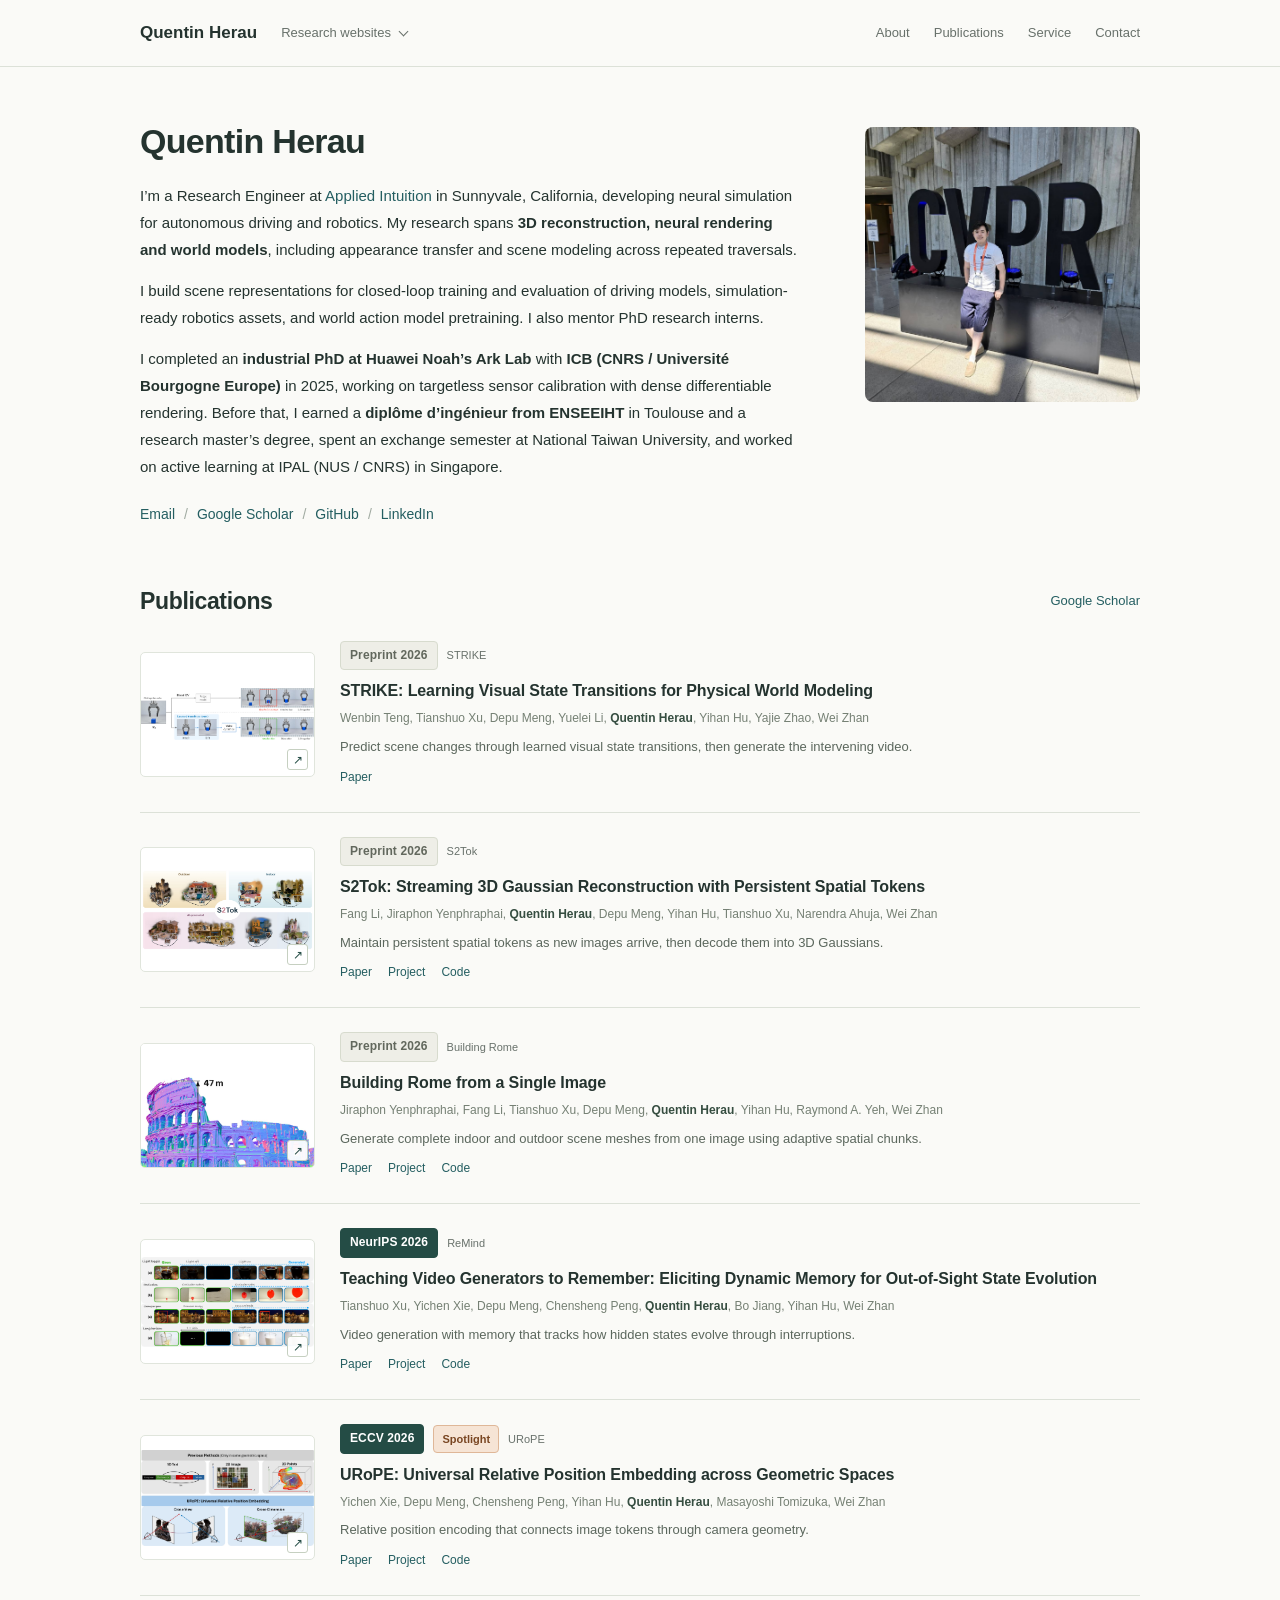
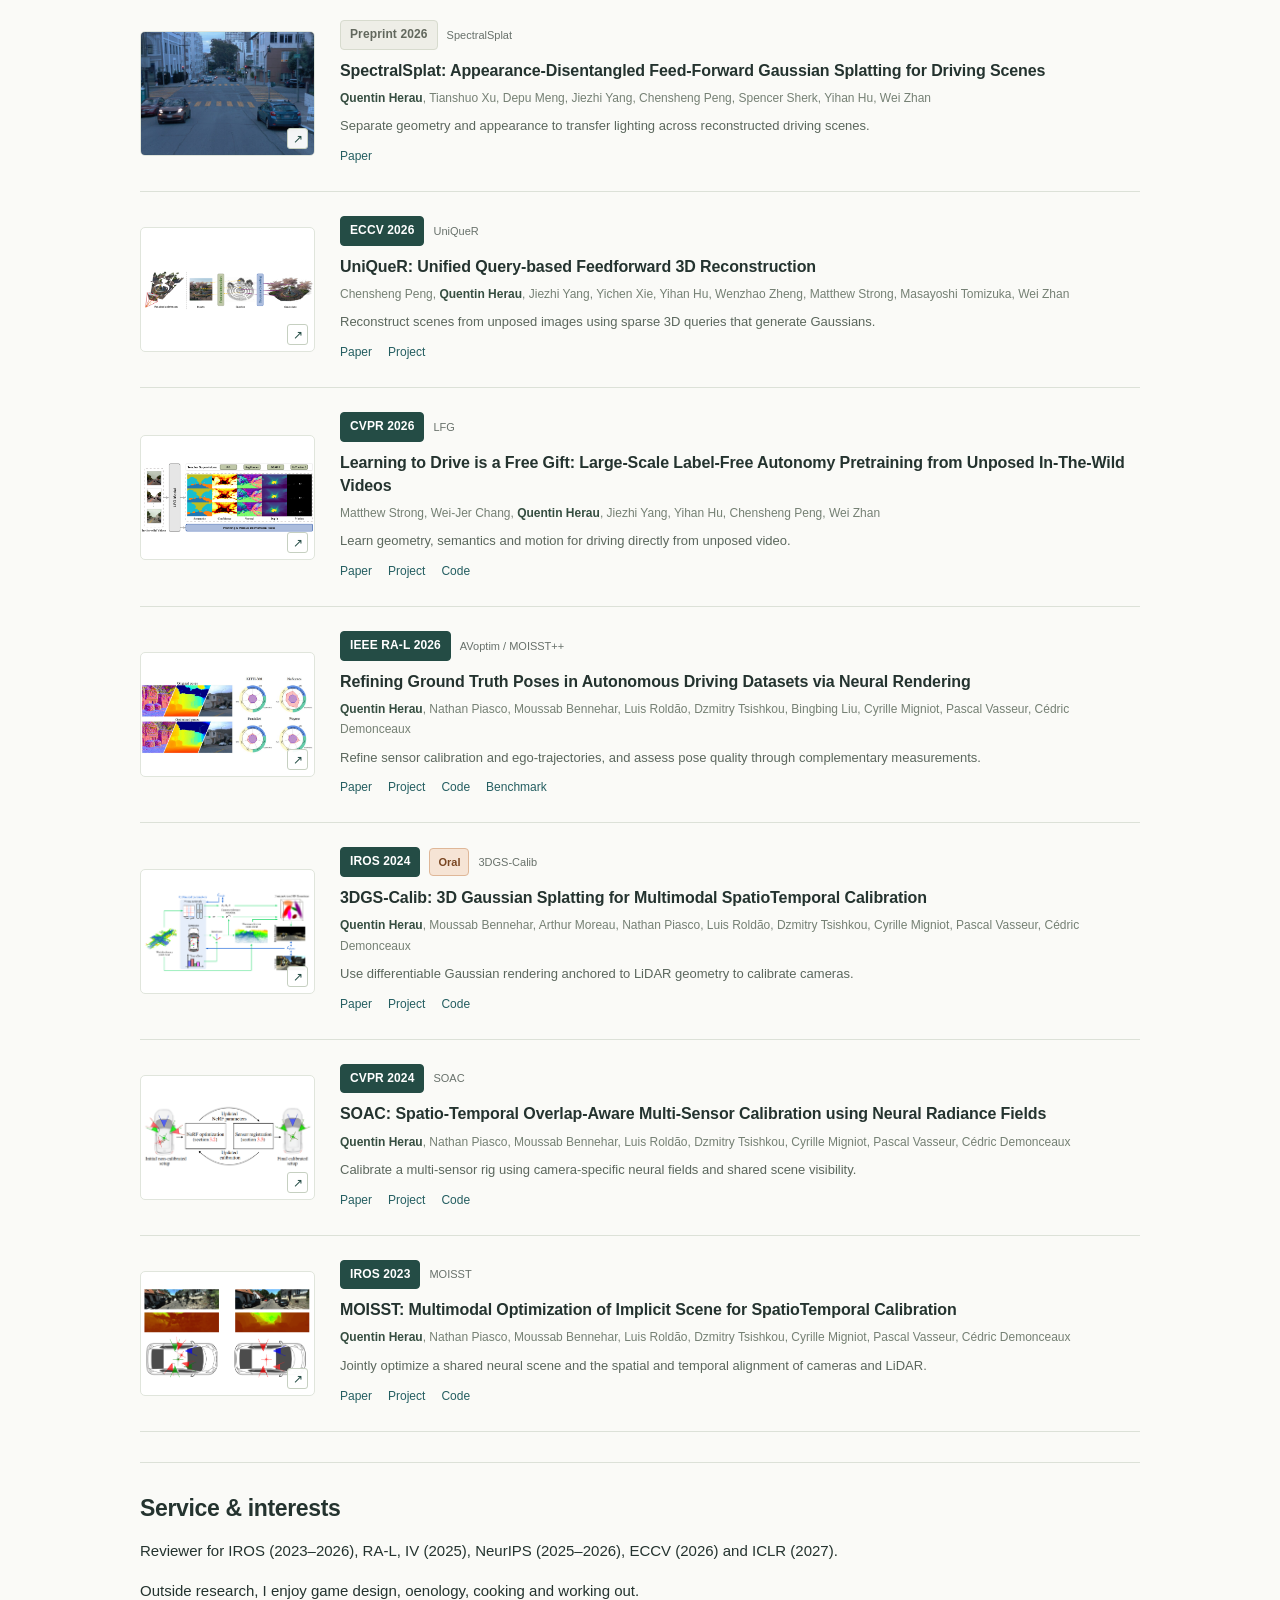
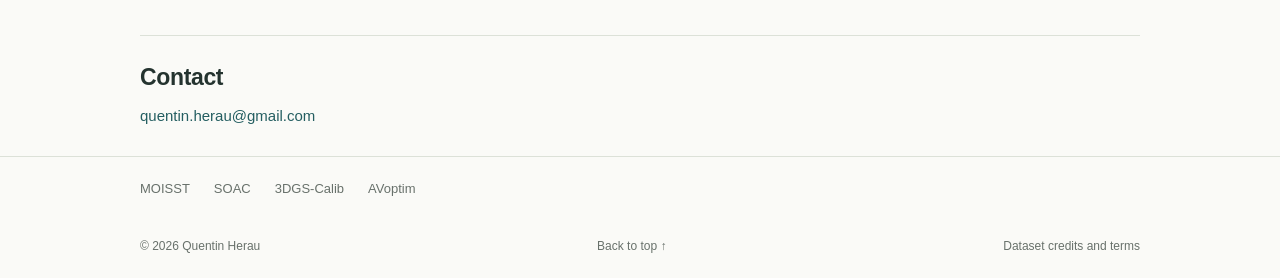
==== index.html @ dfaf9f63 "Publish personal research website and connect project pages" ====
<!doctype html>
<html lang="en"><head><meta charset="utf-8"><meta name="viewport" content="width=device-width,initial-scale=1">
<title>Quentin Herau — Research</title><meta name="description" content="Quentin Herau, Research Engineer at Applied Intuition. Research in 3D reconstruction, neural rendering, world models and sensor calibration.">
<meta name="theme-color" content="#fafaf7"><meta property="og:title" content="Quentin Herau — Research"><meta property="og:description" content="3D reconstruction, neural rendering, world models and multi-sensor calibration."><meta property="og:type" content="website"><link rel="canonical" href="https://qherau.github.io/"><meta property="og:url" content="https://qherau.github.io/"><meta property="og:image" content="https://qherau.github.io/assets/quentin-herau-cvpr.jpg">
<link rel="icon" href="data:,"><link rel="stylesheet" href="assets/personal.css?v=878e41f2a589"><script src="assets/personal.js?v=13d320687bf7" defer></script></head>
<body><a class="skip-link" href="#main">Skip to content</a>
<header class="site-header"><nav class="wrap nav" aria-label="Main navigation"><div class="nav-start"><a class="brand" href="#top">Quentin Herau</a><details class="site-switcher" data-site-switcher><summary>Research websites</summary><nav class="site-options" aria-label="Research websites"><a href="https://qherau.github.io/" data-preview-path="../Personal/" aria-current="page">Personal page</a><a href="https://qherau.github.io/MOISST/" data-preview-path="../MOISST/">MOISST</a><a href="https://qherau.github.io/SOAC/" data-preview-path="../SOAC/">SOAC</a><a href="https://qherau.github.io/3DGS-Calib/" data-preview-path="../3DGS-Calib/">3DGS-Calib</a><a href="https://qherau.github.io/AVoptim/" data-preview-path="../AVoptim/">AVoptim</a></nav></details></div><button class="menu-button" type="button" data-menu aria-controls="nav-links" aria-expanded="false">Menu</button><div class="nav-links" id="nav-links"><a href="#top">About</a><a href="#publications">Publications</a><a href="#background">Service</a><a href="mailto:quentin.herau@gmail.com">Contact</a></div></nav></header>
<main id="main"><section class="intro wrap" id="top" aria-labelledby="name"><div class="intro-copy">
<h1 id="name">Quentin Herau</h1>
<p>I’m a Research Engineer at <a href="https://www.appliedintuition.com/">Applied Intuition</a> in Sunnyvale, California, developing neural simulation for autonomous driving and robotics. My research spans <strong>3D reconstruction, neural rendering and world models</strong>, including appearance transfer and scene modeling across repeated traversals.</p>
<p>I build scene representations for closed-loop training and evaluation of driving models, simulation-ready robotics assets, and world action model pretraining. I also mentor PhD research interns.</p>
<p>I completed an <strong>industrial PhD at Huawei Noah’s Ark Lab</strong> with <strong>ICB (CNRS / Université Bourgogne Europe)</strong> in 2025, working on targetless sensor calibration with dense differentiable rendering. Before that, I earned a <strong>diplôme d’ingénieur from ENSEEIHT</strong> in Toulouse and a research master’s degree, spent an exchange semester at National Taiwan University, and worked on active learning at IPAL (NUS / CNRS) in Singapore.</p>
<div class="profile-links"><a href="mailto:quentin.herau@gmail.com">Email</a><span aria-hidden="true">/</span><a class="" href="https://scholar.google.com/citations?user=dxHTZAkAAAAJ&amp;hl=en">Google Scholar</a><span aria-hidden="true">/</span><a class="" href="https://github.com/qherau">GitHub</a><span aria-hidden="true">/</span><a class="" href="https://www.linkedin.com/in/quentin-herau-phd-38378b140">LinkedIn</a></div></div>
<figure class="portrait-frame"><img id="profile-photo" src="assets/quentin-herau-cvpr.jpg" width="1280" height="1226" alt="Quentin Herau standing beside the CVPR sign." fetchpriority="high"></figure></section>
<section class="publications-section wrap" id="publications" aria-labelledby="publications-title"><div class="section-heading"><h2 id="publications-title">Publications</h2><a class="text-link" href="https://scholar.google.com/citations?user=dxHTZAkAAAAJ&amp;hl=en">Google Scholar</a></div>
<div class="papers"><article class="paper" data-topic="worlds" id="paper-strike">
    <a class="paper-image zoom-image" href="assets/strike-teaser.png" data-caption="Published STRIKE comparison: a robotic gripper attaches to a cube before lifting it, using learned visual transitions." aria-label="Enlarge STRIKE figure"><img src="assets/strike-teaser.png" width="2028" height="600" alt="Published STRIKE comparison: a robotic gripper attaches to a cube before lifting it, using learned visual transitions." loading="lazy"><span class="image-corner" aria-hidden="true">↗</span></a>
    <div class="paper-content"><div class="paper-meta"><span class="venue-badge venue-preprint">Preprint 2026</span><span class="paper-name">STRIKE</span></div>
    <h3><a class="" href="https://arxiv.org/abs/2610.09514">STRIKE: Learning Visual State Transitions for Physical World Modeling</a></h3><p class="authors">Wenbin Teng, Tianshuo Xu, Depu Meng, Yuelei Li, <strong>Quentin Herau</strong>, Yihan Hu, Yajie Zhao, Wei Zhan</p><p class="paper-description">Predict scene changes through learned visual state transitions, then generate the intervening video.</p><div class="paper-links"><a class="" href="https://arxiv.org/abs/2610.09514">Paper</a></div></div></article><article class="paper" data-topic="reconstruction" id="paper-s2tok">
    <a class="paper-image zoom-image" href="assets/s2tok-teaser.jpg" data-caption="Published S2Tok reconstructions of outdoor, indoor and AI-generated scenes from sequential images." aria-label="Enlarge S2Tok figure"><img src="assets/s2tok-teaser.jpg" width="4800" height="2266" alt="Published S2Tok reconstructions of outdoor, indoor and AI-generated scenes from sequential images." loading="lazy"><span class="image-corner" aria-hidden="true">↗</span></a>
    <div class="paper-content"><div class="paper-meta"><span class="venue-badge venue-preprint">Preprint 2026</span><span class="paper-name">S2Tok</span></div>
    <h3><a class="" href="https://arxiv.org/abs/2610.08978">S2Tok: Streaming 3D Gaussian Reconstruction with Persistent Spatial Tokens</a></h3><p class="authors">Fang Li, Jiraphon Yenphraphai, <strong>Quentin Herau</strong>, Depu Meng, Yihan Hu, Tianshuo Xu, Narendra Ahuja, Wei Zhan</p><p class="paper-description">Maintain persistent spatial tokens as new images arrive, then decode them into 3D Gaussians.</p><div class="paper-links"><a class="" href="https://arxiv.org/abs/2610.08978">Paper</a><a class="" href="https://s2tok.github.io/">Project</a><a class="" href="https://github.com/Applied-Intuition-Open-Source/S2Tok">Code</a></div></div></article><article class="paper" data-topic="reconstruction" id="paper-building-rome">
    <a class="paper-image zoom-image" href="assets/building-rome-teaser.jpg" data-caption="Published Building Rome reconstruction of the Colosseum, shown with surface normals and a 47 metre height annotation." aria-label="Enlarge Building Rome figure"><img src="assets/building-rome-teaser.jpg" width="1024" height="1024" alt="Published Building Rome reconstruction of the Colosseum, shown with surface normals and a 47 metre height annotation." loading="lazy"><span class="image-corner" aria-hidden="true">↗</span></a>
    <div class="paper-content"><div class="paper-meta"><span class="venue-badge venue-preprint">Preprint 2026</span><span class="paper-name">Building Rome</span></div>
    <h3><a class="" href="https://arxiv.org/abs/2610.08790">Building Rome from a Single Image</a></h3><p class="authors">Jiraphon Yenphraphai, Fang Li, Tianshuo Xu, Depu Meng, <strong>Quentin Herau</strong>, Yihan Hu, Raymond A. Yeh, Wei Zhan</p><p class="paper-description">Generate complete indoor and outdoor scene meshes from one image using adaptive spatial chunks.</p><div class="paper-links"><a class="" href="https://arxiv.org/abs/2610.08790">Paper</a><a class="" href="https://build-rome.github.io/">Project</a><a class="" href="https://github.com/Applied-Intuition-Open-Source/BuildRome">Code</a></div></div></article><article class="paper" data-topic="worlds" id="paper-remind">
    <a class="paper-image zoom-image" href="assets/remind-teaser.png" data-caption="Published ReMind overview of evolving scene states and memory across interrupted observations." aria-label="Enlarge ReMind figure"><img src="assets/remind-teaser.png" width="2047" height="1063" alt="Published ReMind overview of evolving scene states and memory across interrupted observations." loading="lazy"><span class="image-corner" aria-hidden="true">↗</span></a>
    <div class="paper-content"><div class="paper-meta"><span class="venue-badge venue-published">NeurIPS 2026</span><span class="paper-name">ReMind</span></div>
    <h3><a class="" href="https://arxiv.org/abs/2605.25333">Teaching Video Generators to Remember: Eliciting Dynamic Memory for Out-of-Sight State Evolution</a></h3><p class="authors">Tianshuo Xu, Yichen Xie, Depu Meng, Chensheng Peng, <strong>Quentin Herau</strong>, Bo Jiang, Yihan Hu, Wei Zhan</p><p class="paper-description">Video generation with memory that tracks how hidden states evolve through interruptions.</p><div class="paper-links"><a class="" href="https://arxiv.org/abs/2605.25333">Paper</a><a class="" href="https://remind-applied.github.io/">Project</a><a class="" href="https://github.com/Applied-Intuition-Open-Source/ReMind">Code</a></div></div></article><article class="paper" data-topic="reconstruction" id="paper-urope">
    <a class="paper-image zoom-image" href="assets/urope-teaser.jpg" data-caption="Published URoPE concept figure connecting positions across views and geometric spaces." aria-label="Enlarge URoPE figure"><img src="assets/urope-teaser.jpg" width="3713" height="2067" alt="Published URoPE concept figure connecting positions across views and geometric spaces." loading="lazy"><span class="image-corner" aria-hidden="true">↗</span></a>
    <div class="paper-content"><div class="paper-meta"><span class="venue-badge venue-published">ECCV 2026</span><span class="venue-distinction">Spotlight</span><span class="paper-name">URoPE</span></div>
    <h3><a class="" href="https://arxiv.org/abs/2604.18747">URoPE: Universal Relative Position Embedding across Geometric Spaces</a></h3><p class="authors">Yichen Xie, Depu Meng, Chensheng Peng, Yihan Hu, <strong>Quentin Herau</strong>, Masayoshi Tomizuka, Wei Zhan</p><p class="paper-description">Relative position encoding that connects image tokens through camera geometry.</p><div class="paper-links"><a class="" href="https://arxiv.org/abs/2604.18747">Paper</a><a class="" href="https://urope-pe.github.io/">Project</a><a class="" href="https://github.com/Applied-Intuition-Open-Source/URoPE">Code</a></div></div></article><article class="paper" data-topic="reconstruction" id="paper-spectralsplat">
    <a class="paper-image zoom-image" href="assets/spectral-original.jpg" data-caption="Published SpectralSplat reconstruction of a street scene." aria-label="Enlarge SpectralSplat figure"><img src="assets/spectral-original.jpg" width="518" height="350" alt="Published SpectralSplat reconstruction of a street scene." loading="lazy"><span class="image-corner" aria-hidden="true">↗</span></a>
    <div class="paper-content"><div class="paper-meta"><span class="venue-badge venue-preprint">Preprint 2026</span><span class="paper-name">SpectralSplat</span></div>
    <h3><a class="" href="https://arxiv.org/abs/2604.03462">SpectralSplat: Appearance-Disentangled Feed-Forward Gaussian Splatting for Driving Scenes</a></h3><p class="authors"><strong>Quentin Herau</strong>, Tianshuo Xu, Depu Meng, Jiezhi Yang, Chensheng Peng, Spencer Sherk, Yihan Hu, Wei Zhan</p><p class="paper-description">Separate geometry and appearance to transfer lighting across reconstructed driving scenes.</p><div class="paper-links"><a class="" href="https://arxiv.org/abs/2604.03462">Paper</a></div></div></article><article class="paper" data-topic="reconstruction" id="paper-uniquer">
    <a class="paper-image zoom-image" href="assets/uniquer-teaser.png" data-caption="Published comparison of pixel-aligned and query-based 3D scene representations." aria-label="Enlarge UniQueR figure"><img src="assets/uniquer-teaser.png" width="4374" height="1048" alt="Published comparison of pixel-aligned and query-based 3D scene representations." loading="lazy"><span class="image-corner" aria-hidden="true">↗</span></a>
    <div class="paper-content"><div class="paper-meta"><span class="venue-badge venue-published">ECCV 2026</span><span class="paper-name">UniQueR</span></div>
    <h3><a class="" href="https://arxiv.org/abs/2603.22851">UniQueR: Unified Query-based Feedforward 3D Reconstruction</a></h3><p class="authors">Chensheng Peng, <strong>Quentin Herau</strong>, Jiezhi Yang, Yichen Xie, Yihan Hu, Wenzhao Zheng, Matthew Strong, Masayoshi Tomizuka, Wei Zhan</p><p class="paper-description">Reconstruct scenes from unposed images using sparse 3D queries that generate Gaussians.</p><div class="paper-links"><a class="" href="https://arxiv.org/abs/2603.22851">Paper</a><a class="" href="https://uniquer3d.github.io/">Project</a></div></div></article><article class="paper" data-topic="worlds" id="paper-lfg">
    <a class="paper-image zoom-image" href="assets/lfg-teaser.png" data-caption="Published LFG teaser showing observed and predicted scene geometry, semantics and motion." aria-label="Enlarge LFG figure"><img src="assets/lfg-teaser.png" width="2633" height="1108" alt="Published LFG teaser showing observed and predicted scene geometry, semantics and motion." loading="lazy"><span class="image-corner" aria-hidden="true">↗</span></a>
    <div class="paper-content"><div class="paper-meta"><span class="venue-badge venue-published">CVPR 2026</span><span class="paper-name">LFG</span></div>
    <h3><a class="" href="https://openaccess.thecvf.com/content/CVPR2026/html/Strong_Learning_to_Drive_is_a_Free_Gift_Large-Scale_Label-Free_Autonomy_CVPR_2026_paper.html">Learning to Drive is a Free Gift: Large-Scale Label-Free Autonomy Pretraining from Unposed In-The-Wild Videos</a></h3><p class="authors">Matthew Strong, Wei-Jer Chang, <strong>Quentin Herau</strong>, Jiezhi Yang, Yihan Hu, Chensheng Peng, Wei Zhan</p><p class="paper-description">Learn geometry, semantics and motion for driving directly from unposed video.</p><div class="paper-links"><a class="" href="https://openaccess.thecvf.com/content/CVPR2026/html/Strong_Learning_to_Drive_is_a_Free_Gift_Large-Scale_Label-Free_Autonomy_CVPR_2026_paper.html">Paper</a><a class="" href="https://lfg-ai.github.io/">Project</a><a class="" href="https://github.com/Applied-Intuition-Open-Source/LFG">Code</a></div></div></article><article class="paper" data-topic="calibration" id="paper-avoptim">
    <a class="paper-image zoom-image" href="assets/avoptim-teaser.JPG" data-caption="Published AVoptim pose refinement comparisons and evaluation plots." aria-label="Enlarge AVoptim figure"><img src="assets/avoptim-teaser.JPG" width="1217" height="577" alt="Published AVoptim pose refinement comparisons and evaluation plots." loading="lazy"><span class="image-corner" aria-hidden="true">↗</span></a>
    <div class="paper-content"><div class="paper-meta"><span class="venue-badge venue-published">IEEE RA-L 2026</span><span class="paper-name">AVoptim / MOISST++</span></div>
    <h3><a class="" href="https://arxiv.org/abs/2504.15776">Refining Ground Truth Poses in Autonomous Driving Datasets via Neural Rendering</a></h3><p class="authors"><strong>Quentin Herau</strong>, Nathan Piasco, Moussab Bennehar, Luis Roldão, Dzmitry Tsishkou, Bingbing Liu, Cyrille Migniot, Pascal Vasseur, Cédric Demonceaux</p><p class="paper-description">Refine sensor calibration and ego-trajectories, and assess pose quality through complementary measurements.</p><div class="paper-links"><a class="" href="https://arxiv.org/abs/2504.15776">Paper</a><a class="" href="https://qherau.github.io/AVoptim/" data-preview-path="../AVoptim/">Project</a><a class="" href="https://github.com/qherau/neural-calibration">Code</a><a class="" href="https://github.com/qherau/avoptim-benchmark">Benchmark</a></div></div></article><article class="paper" data-topic="calibration" id="paper-3dgs-calib">
    <a class="paper-image zoom-image" href="assets/gs-method.png" data-caption="Published 3DGS-Calib architecture from LiDAR geometry to camera calibration." aria-label="Enlarge 3DGS-Calib figure"><img src="assets/gs-method.png" width="1425" height="684" alt="Published 3DGS-Calib architecture from LiDAR geometry to camera calibration." loading="lazy"><span class="image-corner" aria-hidden="true">↗</span></a>
    <div class="paper-content"><div class="paper-meta"><span class="venue-badge venue-published">IROS 2024</span><span class="venue-distinction">Oral</span><span class="paper-name">3DGS-Calib</span></div>
    <h3><a class="" href="https://arxiv.org/abs/2403.11577">3DGS-Calib: 3D Gaussian Splatting for Multimodal SpatioTemporal Calibration</a></h3><p class="authors"><strong>Quentin Herau</strong>, Moussab Bennehar, Arthur Moreau, Nathan Piasco, Luis Roldão, Dzmitry Tsishkou, Cyrille Migniot, Pascal Vasseur, Cédric Demonceaux</p><p class="paper-description">Use differentiable Gaussian rendering anchored to LiDAR geometry to calibrate cameras.</p><div class="paper-links"><a class="" href="https://arxiv.org/abs/2403.11577">Paper</a><a class="" href="https://qherau.github.io/3DGS-Calib/" data-preview-path="../3DGS-Calib/">Project</a><a class="" href="https://github.com/qherau/neural-calibration">Code</a></div></div></article><article class="paper" data-topic="calibration" id="paper-soac">
    <a class="paper-image zoom-image" href="assets/soac-teaser.png" data-caption="Published SOAC overview of neural scene fitting and sensor calibration." aria-label="Enlarge SOAC figure"><img src="assets/soac-teaser.png" width="727" height="277" alt="Published SOAC overview of neural scene fitting and sensor calibration." loading="lazy"><span class="image-corner" aria-hidden="true">↗</span></a>
    <div class="paper-content"><div class="paper-meta"><span class="venue-badge venue-published">CVPR 2024</span><span class="paper-name">SOAC</span></div>
    <h3><a class="" href="https://openaccess.thecvf.com/content/CVPR2024/html/Herau_SOAC_Spatio-Temporal_Overlap-Aware_Multi-Sensor_Calibration_using_Neural_Radiance_Fields_CVPR_2024_paper.html">SOAC: Spatio-Temporal Overlap-Aware Multi-Sensor Calibration using Neural Radiance Fields</a></h3><p class="authors"><strong>Quentin Herau</strong>, Nathan Piasco, Moussab Bennehar, Luis Roldão, Dzmitry Tsishkou, Cyrille Migniot, Pascal Vasseur, Cédric Demonceaux</p><p class="paper-description">Calibrate a multi-sensor rig using camera-specific neural fields and shared scene visibility.</p><div class="paper-links"><a class="" href="https://openaccess.thecvf.com/content/CVPR2024/html/Herau_SOAC_Spatio-Temporal_Overlap-Aware_Multi-Sensor_Calibration_using_Neural_Radiance_Fields_CVPR_2024_paper.html">Paper</a><a class="" href="https://qherau.github.io/SOAC/" data-preview-path="../SOAC/">Project</a><a class="" href="https://github.com/qherau/neural-calibration">Code</a></div></div></article><article class="paper" data-topic="calibration" id="paper-moisst">
    <a class="paper-image zoom-image" href="assets/moisst-teaser.png" data-caption="Published MOISST sensor alignment and image/depth overview." aria-label="Enlarge MOISST figure"><img src="assets/moisst-teaser.png" width="850" height="468" alt="Published MOISST sensor alignment and image/depth overview." loading="lazy"><span class="image-corner" aria-hidden="true">↗</span></a>
    <div class="paper-content"><div class="paper-meta"><span class="venue-badge venue-published">IROS 2023</span><span class="paper-name">MOISST</span></div>
    <h3><a class="" href="https://arxiv.org/abs/2303.03056">MOISST: Multimodal Optimization of Implicit Scene for SpatioTemporal Calibration</a></h3><p class="authors"><strong>Quentin Herau</strong>, Nathan Piasco, Moussab Bennehar, Luis Roldão, Dzmitry Tsishkou, Cyrille Migniot, Pascal Vasseur, Cédric Demonceaux</p><p class="paper-description">Jointly optimize a shared neural scene and the spatial and temporal alignment of cameras and LiDAR.</p><div class="paper-links"><a class="" href="https://arxiv.org/abs/2303.03056">Paper</a><a class="" href="https://qherau.github.io/MOISST/" data-preview-path="../MOISST/">Project</a><a class="" href="https://github.com/qherau/neural-calibration">Code</a></div></div></article></div></section>
<section class="about-section wrap" id="background" aria-labelledby="background-title"><h2 id="background-title">Service &amp; interests</h2><div class="about-copy"><p>Reviewer for IROS (2023–2026), RA-L, IV (2025), NeurIPS (2025–2026), ECCV (2026) and ICLR (2027).</p><p>Outside research, I enjoy game design, oenology, cooking and working out.</p></div></section>
<section class="contact-section wrap" id="contact" aria-labelledby="contact-title"><h2 id="contact-title">Contact</h2><p><a href="mailto:quentin.herau@gmail.com">quentin.herau@gmail.com</a></p></section></main>
<footer class="site-footer"><div class="wrap"><nav class="related-sites" aria-label="Research project websites"><a href="https://qherau.github.io/MOISST/" data-preview-path="../MOISST/">MOISST</a><a href="https://qherau.github.io/SOAC/" data-preview-path="../SOAC/">SOAC</a><a href="https://qherau.github.io/3DGS-Calib/" data-preview-path="../3DGS-Calib/">3DGS-Calib</a><a href="https://qherau.github.io/AVoptim/" data-preview-path="../AVoptim/">AVoptim</a></nav><span>© 2026 Quentin Herau</span><a href="#top">Back to top ↑</a><a href="data-terms.html">Dataset credits and terms</a></div></footer>
<dialog id="figure-dialog" aria-labelledby="figure-caption"><div class="dialog-top"><span>Research figure</span><button type="button" id="close-figure" aria-label="Close enlarged figure">Close ×</button></div><img id="dialog-image" alt=""><p id="figure-caption"></p><a id="dialog-source" href="assets/spectral-original.jpg">Open original image ↗</a></dialog><p class="sr-only" id="interaction-status" role="status" aria-live="polite"></p>
</body></html>
---- assets/personal.css ----
@charset "UTF-8";
:root{--paper:#fafaf7;--ink:#24332f;--muted:#68716b;--green:#244c45;--line:#dce1d8;--peach:#edb083;--sans:Inter,'Avenir Next',Avenir,-apple-system,BlinkMacSystemFont,'Segoe UI',sans-serif}
*{box-sizing:border-box}html{scroll-behavior:smooth;scroll-padding-top:85px}body{margin:0;background:var(--paper);color:var(--ink);font-family:var(--sans);font-size:15px;line-height:1.75;-webkit-font-smoothing:antialiased}a{color:#245e61;text-decoration:none}a:hover{text-decoration:underline;text-underline-offset:4px}button{font:inherit;color:inherit;cursor:pointer}img{display:block;max-width:100%}h1,h2,h3,p,figure{margin:0}h1,h2,h3{line-height:1.3}a,button{touch-action:manipulation}a:focus-visible,button:focus-visible,summary:focus-visible{outline:3px solid #a65424;outline-offset:4px}article[hidden],button[hidden]{display:none}.wrap{width:min(1000px,calc(100% - 64px));margin-inline:auto}.skip-link{position:fixed;top:-90px;left:20px;background:var(--green);color:#fff;padding:12px;z-index:100}.skip-link:focus{top:10px}
.site-header{border-bottom:1px solid var(--line);background:rgba(250,250,247,.96);position:sticky;top:0;z-index:20;backdrop-filter:blur(10px)}.nav{display:flex;align-items:center;justify-content:space-between;gap:24px;min-height:66px}.brand{font-size:17px;font-weight:600;color:var(--ink);white-space:nowrap}.nav-links{display:flex;gap:24px;font-size:13px}.nav-links a{color:var(--muted)}
.intro{display:grid;grid-template-columns:minmax(0,1fr) 275px;gap:62px;align-items:center;padding-top:52px;padding-bottom:46px}.intro h1{font-size:34px;font-weight:600;letter-spacing:-.7px;margin-bottom:19px}.intro-copy>p{margin-top:14px;line-height:1.8}.intro strong{font-weight:600}.profile-links{display:flex;align-items:center;flex-wrap:wrap;gap:9px;margin-top:22px;font-size:14px}.profile-links span{color:#a0aaa1}.portrait-frame{width:100%;align-self:start;margin-top:8px}.portrait-frame>img{width:100%;height:auto;aspect-ratio:1/1;object-fit:cover;object-position:44% 50%;border-radius:8px}.portrait-frame figcaption{font-size:11px;color:var(--muted);text-align:center;padding-top:7px}
h2{font-size:23px;font-weight:600;letter-spacing:-.35px}.research-section{padding-top:26px;padding-bottom:28px;border-top:1px solid var(--line)}.research-section>p{margin-top:13px;max-width:880px}.research-section a{font-weight:500}.publications-section{padding-top:14px;padding-bottom:30px}.section-heading{display:flex;align-items:center;justify-content:space-between;gap:20px}.section-heading>.text-link{font-size:13px}.publication-toolbar{display:flex;align-items:center;justify-content:space-between;gap:15px;margin:22px 0 5px}.filters{display:none;gap:7px;flex-wrap:wrap}.js .filters{display:flex}.filters button{background:transparent;border:1px solid #bfcabe;border-radius:5px;padding:6px 12px;font-size:12px;line-height:1.5}.filters button[aria-pressed=true]{background:var(--green);border-color:var(--green);color:#fff}.filters button:hover{border-color:var(--green)}.filter-count{font-size:12px;color:var(--muted);white-space:nowrap}
.paper{display:grid;grid-template-columns:175px minmax(0,1fr);gap:25px;padding:24px 0;border-bottom:1px solid var(--line);min-width:0}.paper-image{align-self:center;position:relative;width:100%;height:125px;display:grid;place-items:center;background:#fff;border:1px solid #e0e5dc;border-radius:5px;overflow:hidden}.paper-image img{width:100%;height:100%;object-fit:contain}.paper-image[href*="spectral"] img{object-fit:cover}.image-corner{position:absolute;right:6px;bottom:6px;width:21px;height:21px;display:grid;place-items:center;background:rgba(255,255,255,.94);border:1px solid #c6d0c1;color:var(--green);border-radius:3px;font-size:12px}.paper-meta{display:flex;flex-wrap:wrap;align-items:center;gap:7px 9px;margin-bottom:9px;line-height:1.3}.venue-badge{display:inline-flex;align-items:center;font-size:12px;font-weight:700;letter-spacing:.01em;padding:6px 9px;border-radius:4px;white-space:nowrap}.venue-published{background:#244c45;color:#fff;border:1px solid #244c45}.venue-preprint{background:#eeeee7;color:#62685d;border:1px solid #d7dbce}.venue-distinction{font-size:11px;font-weight:650;color:#794622;background:#f6e4d5;border:1px solid #dfb798;border-radius:4px;padding:6px 8px}.paper-name{font-size:11px;color:var(--muted)}.paper h3{font-size:16px;font-weight:600;line-height:1.45;letter-spacing:-.1px}.paper h3 a{color:var(--ink)}.authors{font-size:12px;line-height:1.7;color:#758074;margin-top:6px}.authors strong{color:#364e41;font-weight:600}.paper-description{font-size:13px;line-height:1.75;color:#5b675d;margin-top:7px}.paper-links{display:flex;gap:16px;font-size:12px;margin-top:8px}.publication-note{font-size:12px;color:var(--muted);margin-top:19px}
.about-section{padding:31px 0;border-top:1px solid var(--line)}.about-copy>p{margin-top:14px;max-width:900px}.contact-section{padding:27px 0;border-top:1px solid var(--line)}.contact-section p{margin-top:10px}.site-footer{padding:21px 0;border-top:1px solid var(--line)}.site-footer .wrap{display:flex;justify-content:space-between;gap:20px;font-size:12px;color:var(--muted)}.site-footer a{color:var(--muted)}
dialog{border:1px solid #678072;border-radius:8px;background:#f9f9f3;color:var(--ink);padding:20px;width:min(1160px,calc(100% - 44px));max-height:90vh;overflow:auto;box-shadow:0 24px 80px #0006}dialog::backdrop{background:#14221dce;backdrop-filter:blur(3px)}.dialog-top{display:flex;justify-content:space-between;align-items:center;font-size:12px;margin-bottom:15px}dialog button{border:1px solid #adbfa8;background:none;padding:6px 12px;border-radius:4px;font-size:12px}dialog>img{margin:auto;max-height:65vh;max-width:100%;object-fit:contain}dialog>p{font-size:12px;margin-top:14px}dialog>a{font-size:12px;display:inline-block;margin-top:8px}.sr-only{position:absolute;width:1px;height:1px;padding:0;margin:-1px;overflow:hidden;clip:rect(0,0,0,0);white-space:nowrap;border:0}
@media(max-width:900px){.intro{grid-template-columns:minmax(0,1fr) 235px;gap:34px}.demo-layout{grid-template-columns:minmax(0,1fr) 360px;gap:24px}.paper{grid-template-columns:150px minmax(0,1fr);gap:20px}.paper-image{height:115px}}
@media(max-width:680px){.wrap{width:calc(100% - 36px)}.nav{min-height:61px;gap:14px}.brand{font-size:15px}.nav-links{gap:14px;font-size:12px}.nav-links>a[href="#research"]{display:none}.intro{grid-template-columns:1fr;gap:25px;padding-top:30px;padding-bottom:30px}.intro h1{font-size:30px;margin-bottom:16px}.intro-copy>p{font-size:14px;line-height:1.8}.portrait-frame{width:235px;max-width:100%;justify-self:center}.profile-links{font-size:13px;gap:8px}.research-section{padding-top:23px;padding-bottom:23px}.research-section p{font-size:14px}.publication-toolbar{display:block;margin-top:18px}.filters{gap:6px}.filters button{font-size:11px;padding:6px 9px}.filter-count{margin-top:9px}.paper{grid-template-columns:125px minmax(0,1fr);gap:16px;padding:21px 0}.paper-image{height:110px;align-self:start;margin-top:2px}.paper h3{font-size:14px}.venue-badge{font-size:11px;padding:5px 7px}.venue-distinction{font-size:10px;padding:5px 6px}.paper-name{font-size:10px}.paper-meta{gap:6px;margin-bottom:8px}.authors{font-size:11px}.paper-description{font-size:12px}.paper-links{font-size:11px;gap:13px}.demo-layout{grid-template-columns:1fr;gap:20px}.demo-copy p{font-size:13px}.research-demo{padding:14px}.research-demo summary{font-size:13px}.about-copy p{font-size:14px}.contact-section p{font-size:14px}.site-footer .wrap{font-size:11px}dialog{width:calc(100% - 24px);padding:14px}}
@media(max-width:460px){.nav-links{gap:12px;font-size:11px}.brand{font-size:14px}.nav-links>a[href^="mailto"]{display:none}.paper{grid-template-columns:1fr;gap:14px}.paper-image{height:170px;width:100%;margin:0}.paper h3{font-size:16px}.authors{font-size:11px}.paper-description{font-size:13px}.paper-links{font-size:12px}.venue-badge{font-size:12px;padding:6px 9px}.venue-distinction{font-size:11px}.paper-meta{gap:7px}.section-heading h2,h2{font-size:22px}}
@media(prefers-reduced-motion:reduce){html{scroll-behavior:auto}*,*:before,*:after{transition:none!important;animation:none!important}}

.site-footer .wrap{flex-wrap:wrap}.related-sites{width:100%;display:flex;gap:10px 24px;flex-wrap:wrap;padding-bottom:15px}.related-sites a{font-size:13px}

.nav-start{display:flex;align-items:center;gap:24px}.site-switcher{position:relative;max-width:none;border:0;border-radius:0;padding:0;margin:0;font-size:13px}.site-switcher summary{display:flex;align-items:center;gap:9px;list-style:none;color:var(--muted);font-weight:500;white-space:nowrap}.site-switcher summary::-webkit-details-marker{display:none}.site-switcher summary::after{content:"";width:6px;height:6px;border-right:1.5px solid currentColor;border-bottom:1.5px solid currentColor;transform:rotate(45deg);margin-top:-3px}.site-switcher[open] summary::after{transform:rotate(225deg);margin-top:3px}.site-switcher summary:focus-visible{outline:3px solid #70b4da;outline-offset:5px}.site-options{position:absolute;top:calc(100% + 20px);left:0;min-width:205px;padding:7px;background:var(--paper);border:1px solid var(--line);border-radius:6px;box-shadow:0 8px 24px #20272e14;display:flex;flex-direction:column;gap:2px;z-index:30}.site-options a{display:block;padding:8px 11px;color:var(--ink);font-size:13px}.site-options a:hover,.site-options a[aria-current="page"]{background:var(--soft);text-decoration:none;border-radius:3px}.site-options a[aria-current="page"]{font-weight:600}.affiliation-logos{display:flex;align-items:center;justify-content:center;flex-wrap:wrap;gap:18px 25px;margin:26px auto 0;max-width:900px}.affiliation-logos a{display:flex;align-items:center;justify-content:center;width:95px;height:44px}.affiliation-logos img{width:auto;height:auto;max-width:95px;max-height:44px;object-fit:contain}
@media(max-width:720px){.nav-start{gap:18px}.site-switcher{font-size:12px}.site-options{top:calc(100% + 21px)}.affiliation-logos{gap:15px 18px;margin-top:22px}.affiliation-logos a{width:78px;height:37px}.affiliation-logos img{max-width:78px;max-height:37px}}
@media(max-width:480px){.nav{gap:8px;position:relative}.nav-start{gap:13px}.brand{font-size:14px}.site-switcher{font-size:12px}.menu-button{font-size:12px;padding:5px 9px}.site-switcher summary{gap:7px}.site-switcher{position:static}.site-options{left:0;right:auto;top:100%}.affiliation-logos{gap:15px 17px}}

.menu-button{display:none;background:var(--paper);border:1px solid var(--line);border-radius:5px;padding:5px 12px}.site-options a{color:var(--ink)}
@media(max-width:720px){.menu-button{display:block}.nav{min-height:60px}.nav-links{display:none;position:absolute;top:60px;left:0;right:0;padding:20px 18px;background:var(--paper);border-bottom:1px solid var(--line);flex-wrap:wrap;gap:22px}.nav-links.open{display:flex}.site-options{background:var(--paper)}.site-footer .wrap{flex-wrap:wrap}.related-sites{width:100%;display:flex;flex-wrap:wrap;gap:10px 20px}}
@media(max-width:480px){.menu-button{font-size:12px;padding:5px 9px}.nav-links{font-size:13px}}

@media(max-width:720px){html:not(.js) .menu-button{display:none}html:not(.js) .nav{height:auto;min-height:60px;flex-wrap:wrap;padding-block:12px}html:not(.js) .nav-links{display:flex;position:static;padding:8px 0 0;border:0;width:100%}}
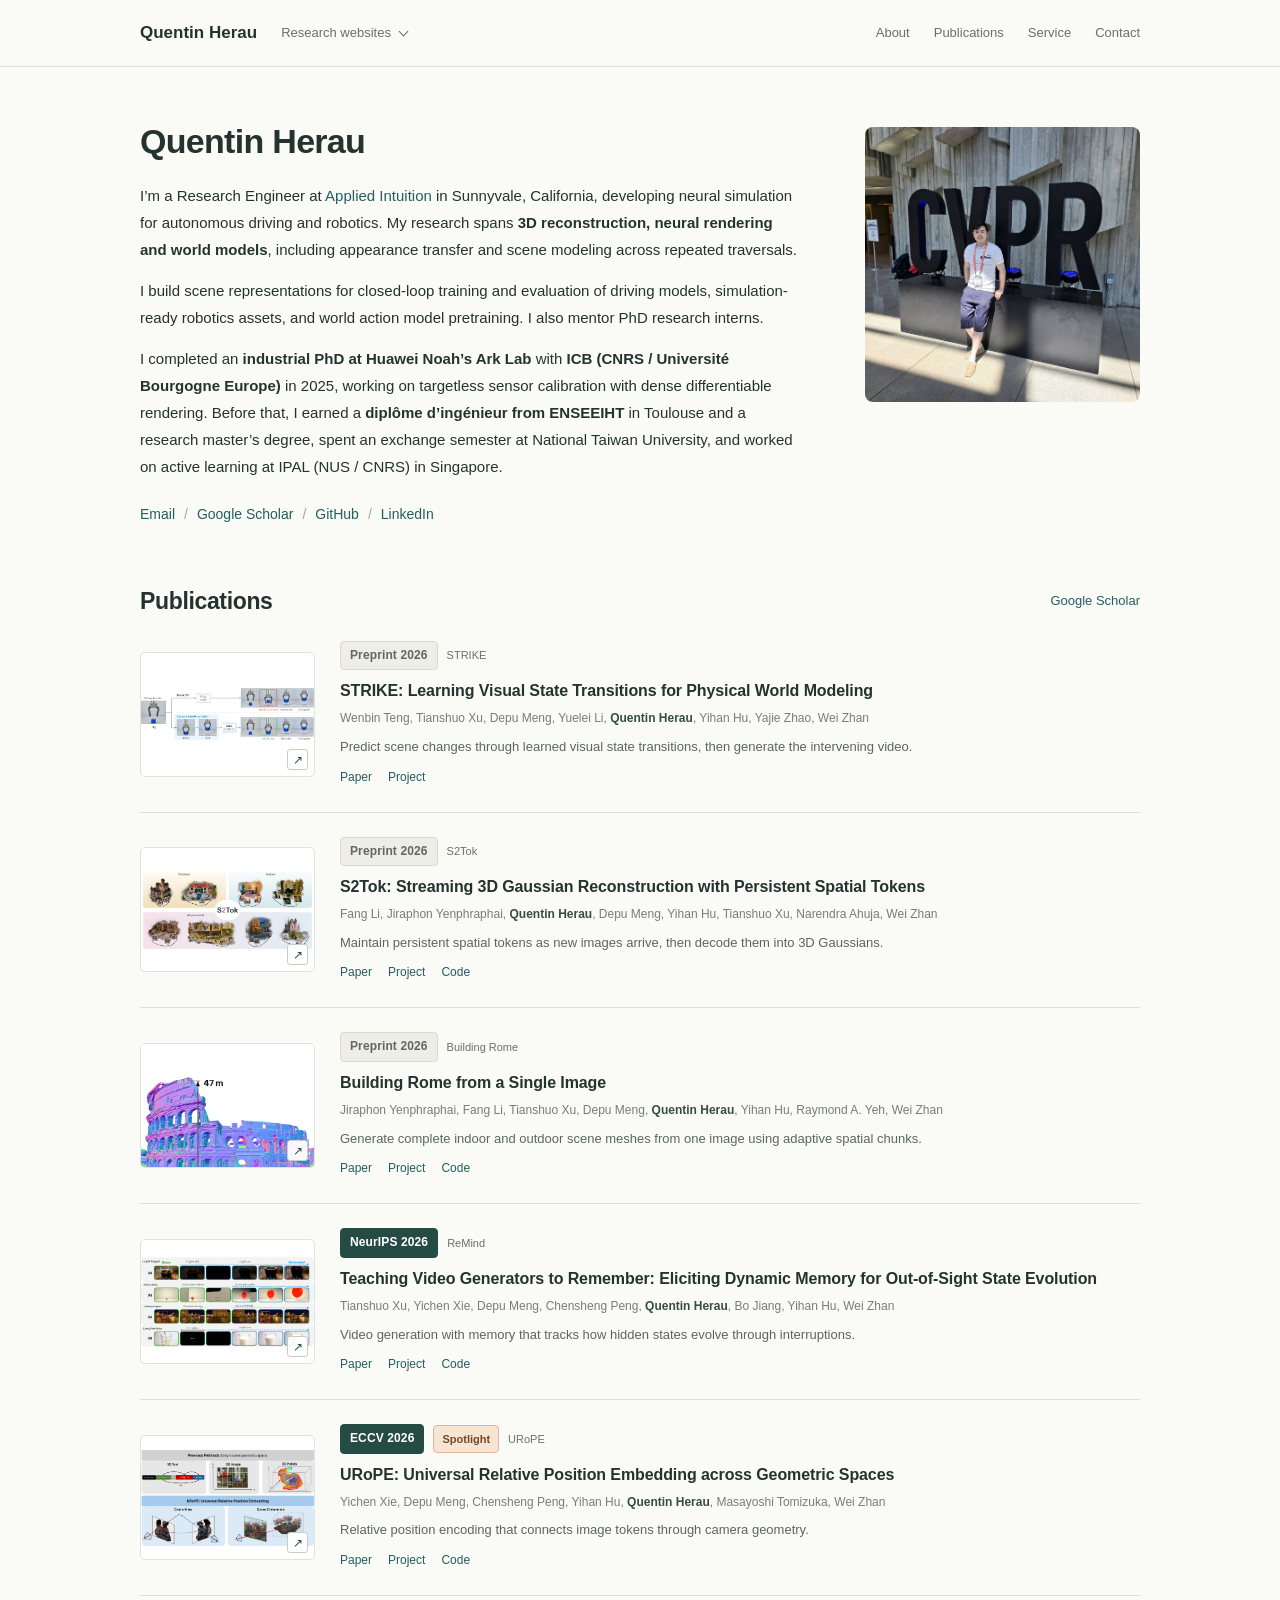
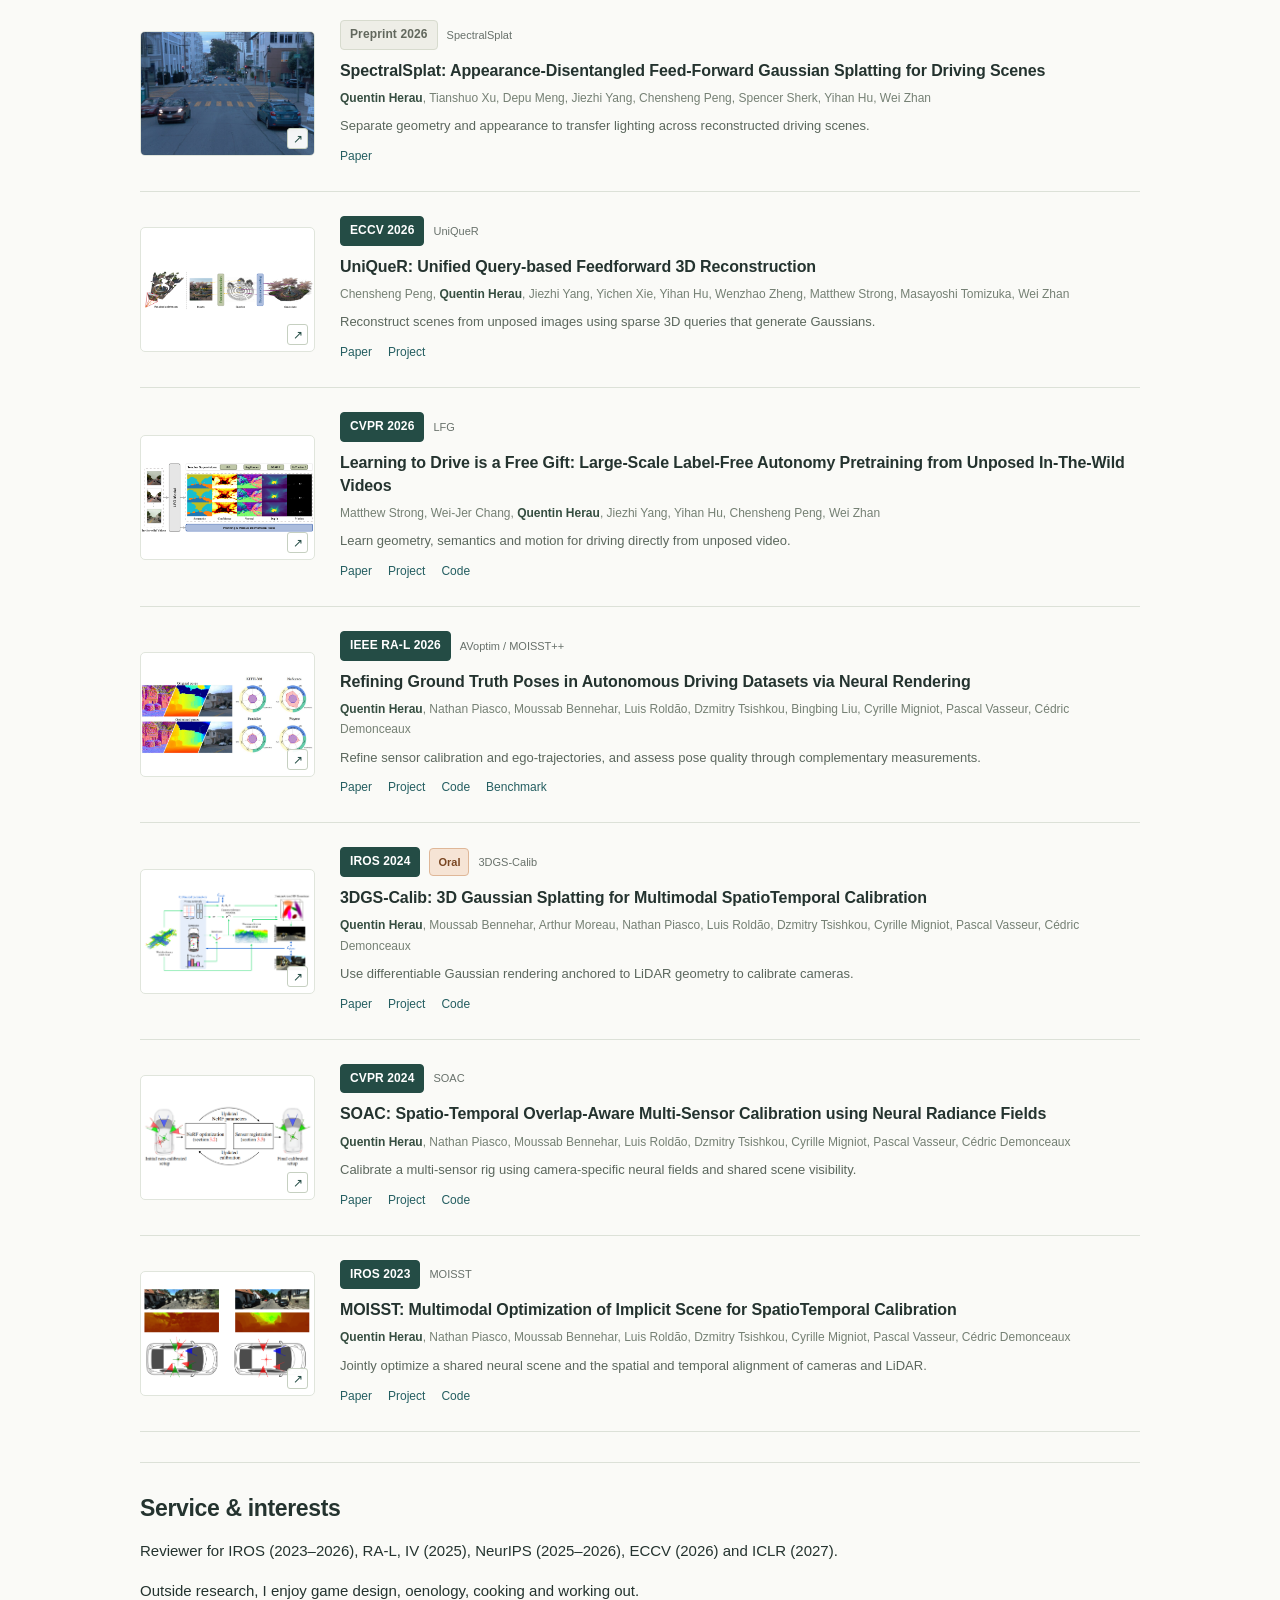
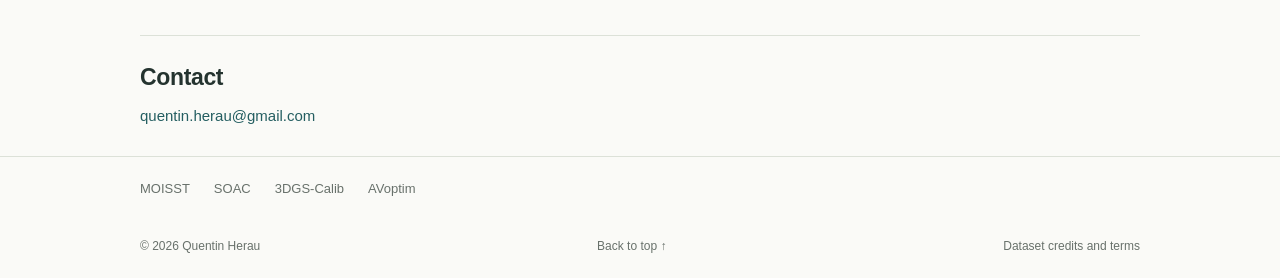
==== commit ad28bf74: "Add official STRIKE project link to publications" ====
--- a/index.html
+++ b/index.html
@@ -16,7 +16,7 @@
 <div class="papers"><article class="paper" data-topic="worlds" id="paper-strike">
     <a class="paper-image zoom-image" href="assets/strike-teaser.png" data-caption="Published STRIKE comparison: a robotic gripper attaches to a cube before lifting it, using learned visual transitions." aria-label="Enlarge STRIKE figure"><img src="assets/strike-teaser.png" width="2028" height="600" alt="Published STRIKE comparison: a robotic gripper attaches to a cube before lifting it, using learned visual transitions." loading="lazy"><span class="image-corner" aria-hidden="true">↗</span></a>
     <div class="paper-content"><div class="paper-meta"><span class="venue-badge venue-preprint">Preprint 2026</span><span class="paper-name">STRIKE</span></div>
-    <h3><a class="" href="https://arxiv.org/abs/2610.09514">STRIKE: Learning Visual State Transitions for Physical World Modeling</a></h3><p class="authors">Wenbin Teng, Tianshuo Xu, Depu Meng, Yuelei Li, <strong>Quentin Herau</strong>, Yihan Hu, Yajie Zhao, Wei Zhan</p><p class="paper-description">Predict scene changes through learned visual state transitions, then generate the intervening video.</p><div class="paper-links"><a class="" href="https://arxiv.org/abs/2610.09514">Paper</a></div></div></article><article class="paper" data-topic="reconstruction" id="paper-s2tok">
+    <h3><a class="" href="https://arxiv.org/abs/2610.09514">STRIKE: Learning Visual State Transitions for Physical World Modeling</a></h3><p class="authors">Wenbin Teng, Tianshuo Xu, Depu Meng, Yuelei Li, <strong>Quentin Herau</strong>, Yihan Hu, Yajie Zhao, Wei Zhan</p><p class="paper-description">Predict scene changes through learned visual state transitions, then generate the intervening video.</p><div class="paper-links"><a class="" href="https://arxiv.org/abs/2610.09514">Paper</a><a class="" href="https://strike-applied.github.io/">Project</a></div></div></article><article class="paper" data-topic="reconstruction" id="paper-s2tok">
     <a class="paper-image zoom-image" href="assets/s2tok-teaser.jpg" data-caption="Published S2Tok reconstructions of outdoor, indoor and AI-generated scenes from sequential images." aria-label="Enlarge S2Tok figure"><img src="assets/s2tok-teaser.jpg" width="4800" height="2266" alt="Published S2Tok reconstructions of outdoor, indoor and AI-generated scenes from sequential images." loading="lazy"><span class="image-corner" aria-hidden="true">↗</span></a>
     <div class="paper-content"><div class="paper-meta"><span class="venue-badge venue-preprint">Preprint 2026</span><span class="paper-name">S2Tok</span></div>
     <h3><a class="" href="https://arxiv.org/abs/2610.08978">S2Tok: Streaming 3D Gaussian Reconstruction with Persistent Spatial Tokens</a></h3><p class="authors">Fang Li, Jiraphon Yenphraphai, <strong>Quentin Herau</strong>, Depu Meng, Yihan Hu, Tianshuo Xu, Narendra Ahuja, Wei Zhan</p><p class="paper-description">Maintain persistent spatial tokens as new images arrive, then decode them into 3D Gaussians.</p><div class="paper-links"><a class="" href="https://arxiv.org/abs/2610.08978">Paper</a><a class="" href="https://s2tok.github.io/">Project</a><a class="" href="https://github.com/Applied-Intuition-Open-Source/S2Tok">Code</a></div></div></article><article class="paper" data-topic="reconstruction" id="paper-building-rome">
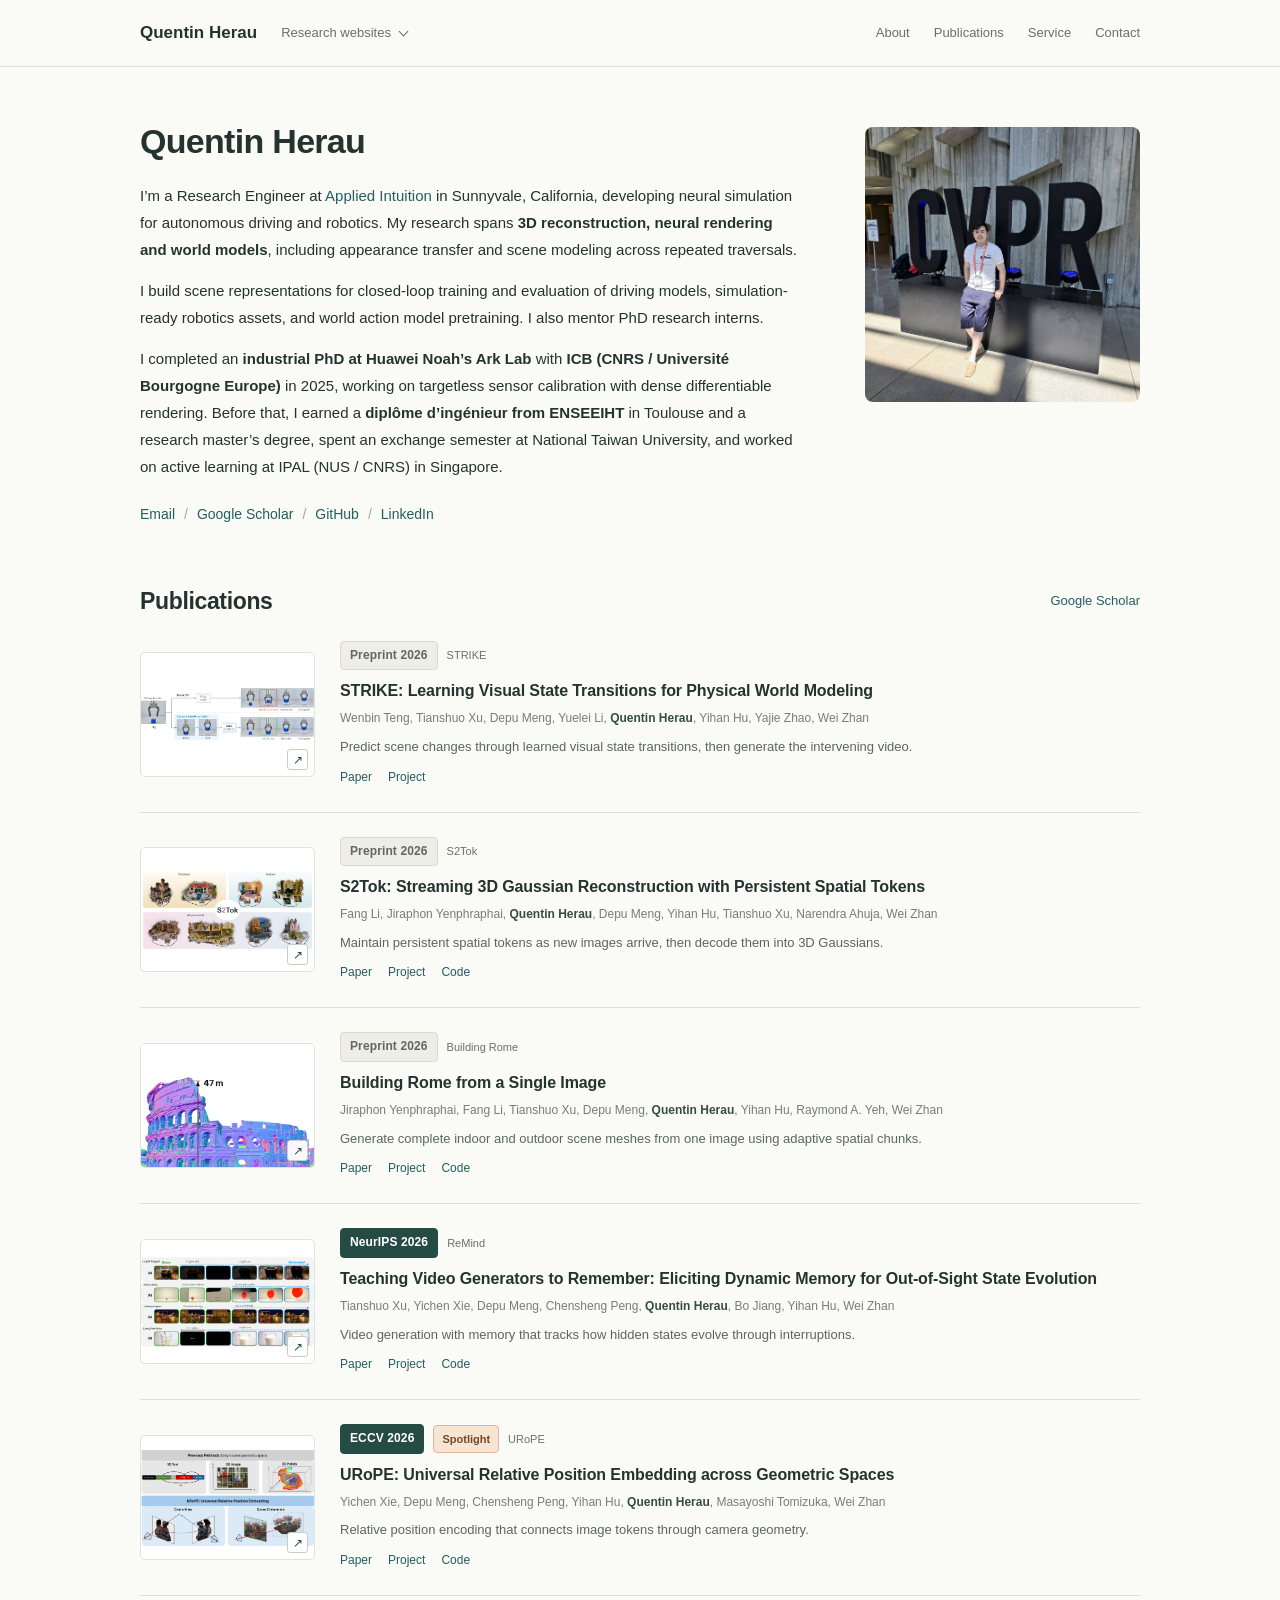
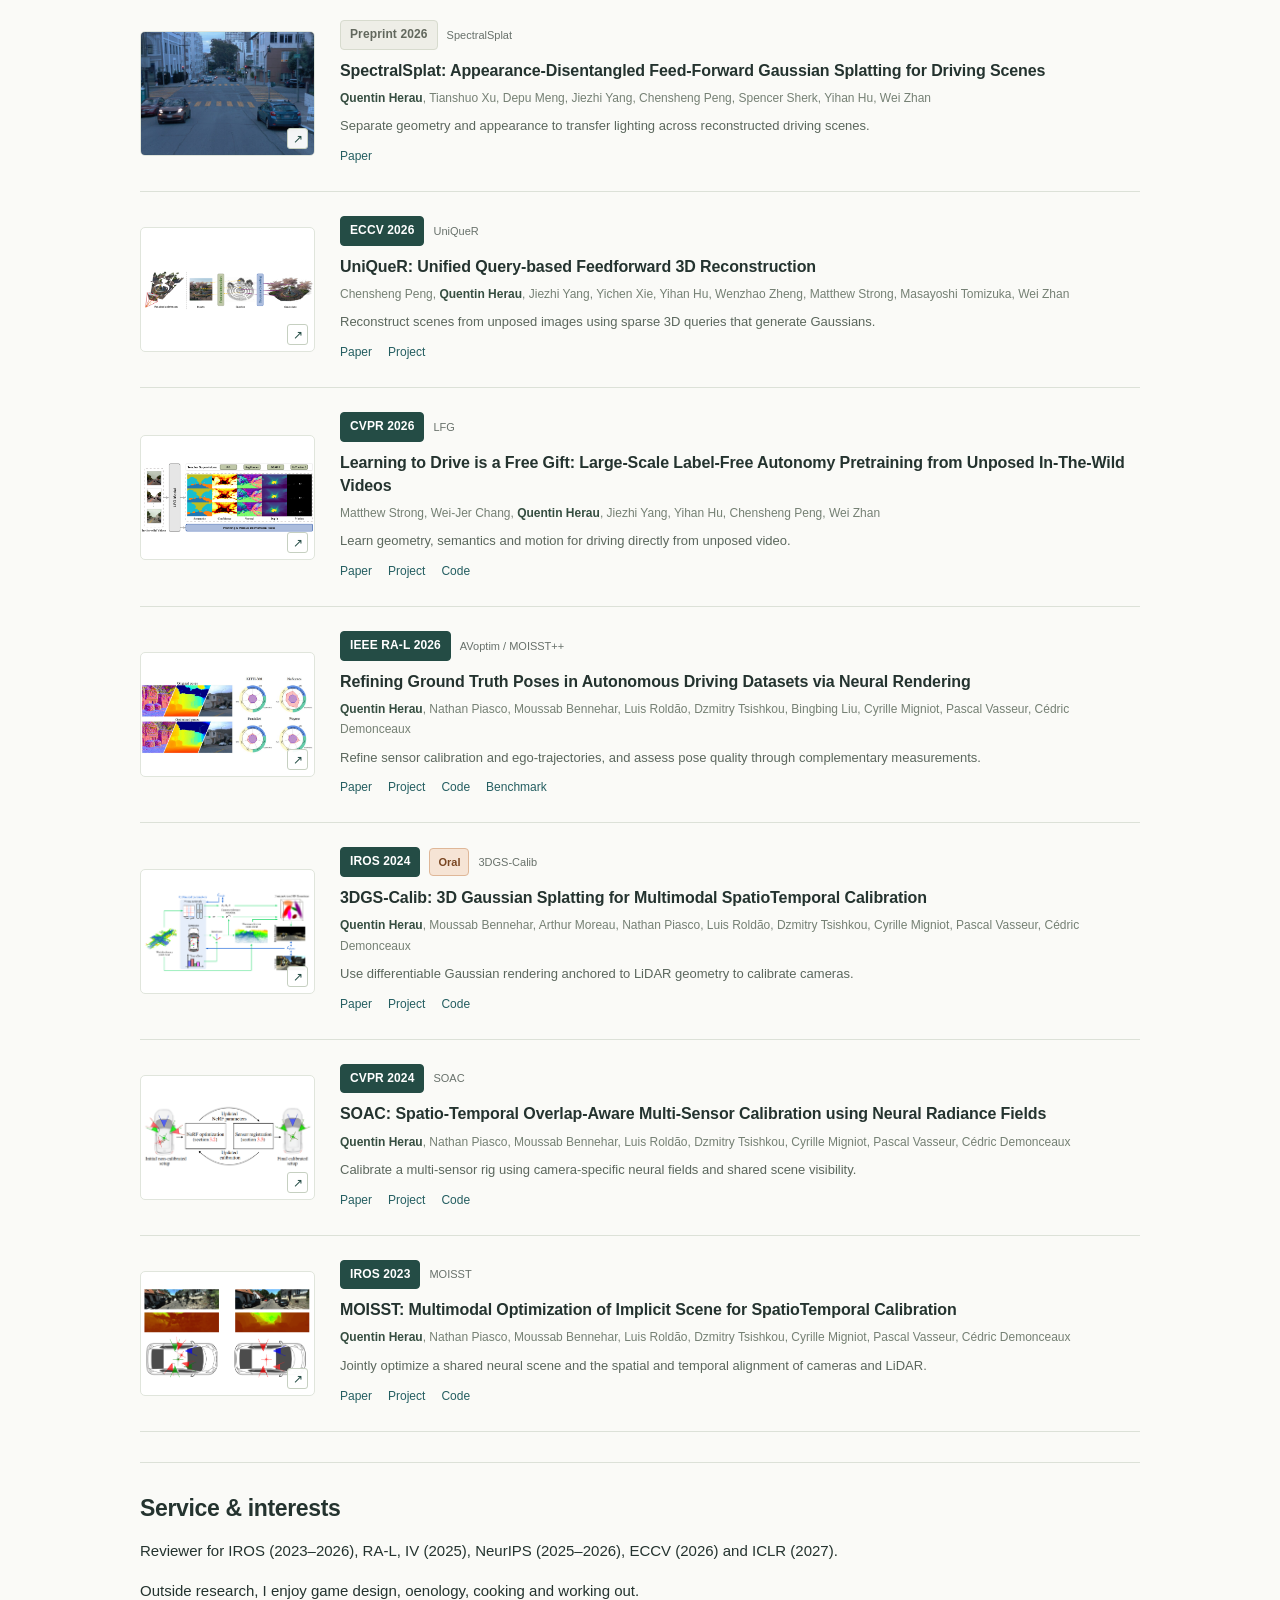
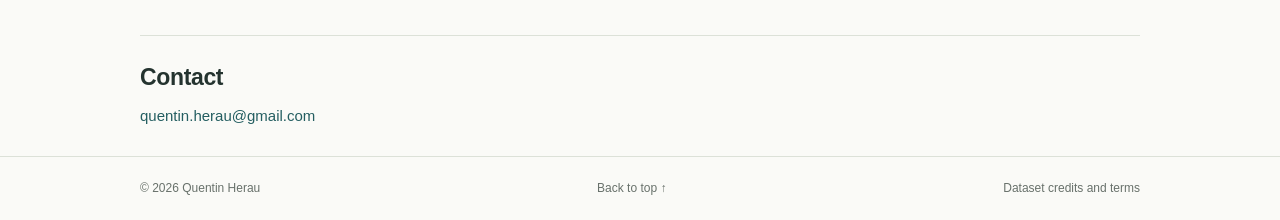
==== commit c5ecf8c7: "Remove project navigation from personal page footer" ====
--- a/index.html
+++ b/index.html
@@ -52,6 +52,6 @@
     <h3><a class="" href="https://arxiv.org/abs/2303.03056">MOISST: Multimodal Optimization of Implicit Scene for SpatioTemporal Calibration</a></h3><p class="authors"><strong>Quentin Herau</strong>, Nathan Piasco, Moussab Bennehar, Luis Roldão, Dzmitry Tsishkou, Cyrille Migniot, Pascal Vasseur, Cédric Demonceaux</p><p class="paper-description">Jointly optimize a shared neural scene and the spatial and temporal alignment of cameras and LiDAR.</p><div class="paper-links"><a class="" href="https://arxiv.org/abs/2303.03056">Paper</a><a class="" href="https://qherau.github.io/MOISST/" data-preview-path="../MOISST/">Project</a><a class="" href="https://github.com/qherau/neural-calibration">Code</a></div></div></article></div></section>
 <section class="about-section wrap" id="background" aria-labelledby="background-title"><h2 id="background-title">Service &amp; interests</h2><div class="about-copy"><p>Reviewer for IROS (2023–2026), RA-L, IV (2025), NeurIPS (2025–2026), ECCV (2026) and ICLR (2027).</p><p>Outside research, I enjoy game design, oenology, cooking and working out.</p></div></section>
 <section class="contact-section wrap" id="contact" aria-labelledby="contact-title"><h2 id="contact-title">Contact</h2><p><a href="mailto:quentin.herau@gmail.com">quentin.herau@gmail.com</a></p></section></main>
-<footer class="site-footer"><div class="wrap"><nav class="related-sites" aria-label="Research project websites"><a href="https://qherau.github.io/MOISST/" data-preview-path="../MOISST/">MOISST</a><a href="https://qherau.github.io/SOAC/" data-preview-path="../SOAC/">SOAC</a><a href="https://qherau.github.io/3DGS-Calib/" data-preview-path="../3DGS-Calib/">3DGS-Calib</a><a href="https://qherau.github.io/AVoptim/" data-preview-path="../AVoptim/">AVoptim</a></nav><span>© 2026 Quentin Herau</span><a href="#top">Back to top ↑</a><a href="data-terms.html">Dataset credits and terms</a></div></footer>
+<footer class="site-footer"><div class="wrap"><span>© 2026 Quentin Herau</span><a href="#top">Back to top ↑</a><a href="data-terms.html">Dataset credits and terms</a></div></footer>
 <dialog id="figure-dialog" aria-labelledby="figure-caption"><div class="dialog-top"><span>Research figure</span><button type="button" id="close-figure" aria-label="Close enlarged figure">Close ×</button></div><img id="dialog-image" alt=""><p id="figure-caption"></p><a id="dialog-source" href="assets/spectral-original.jpg">Open original image ↗</a></dialog><p class="sr-only" id="interaction-status" role="status" aria-live="polite"></p>
 </body></html>
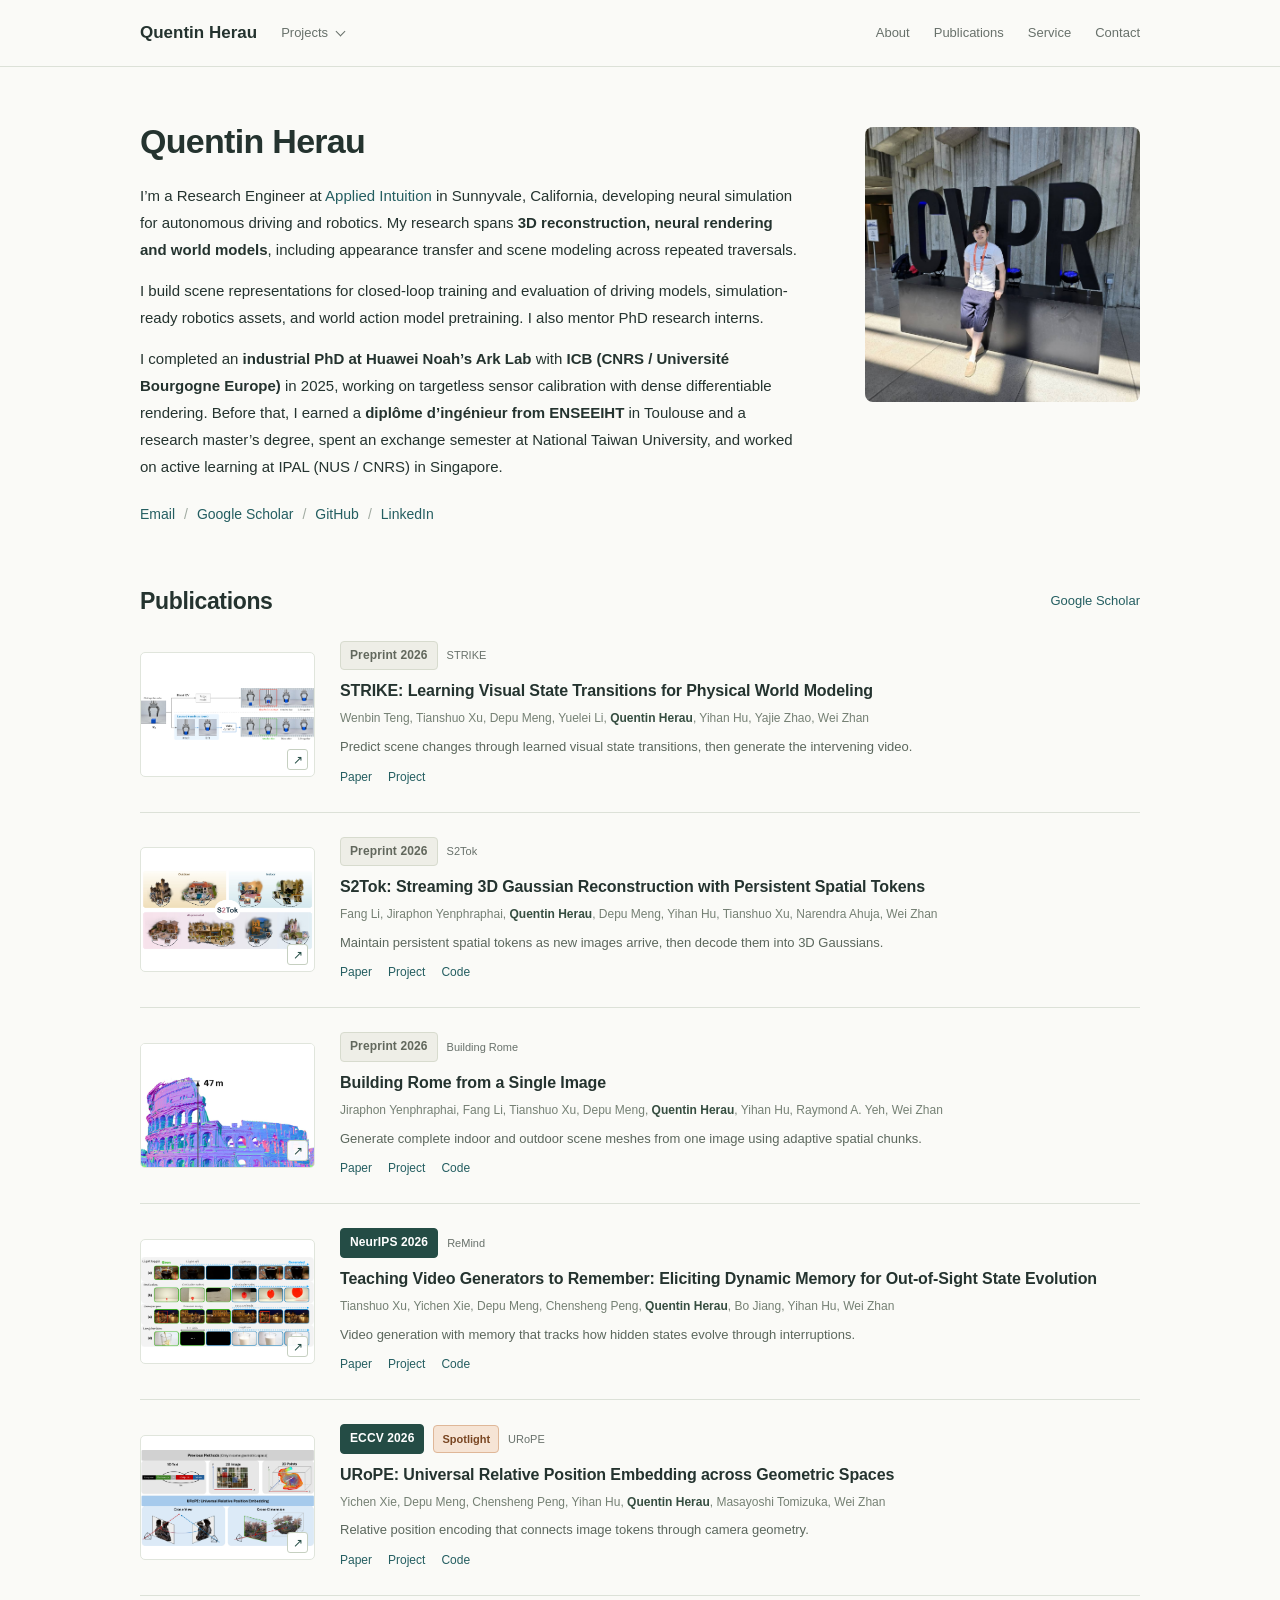
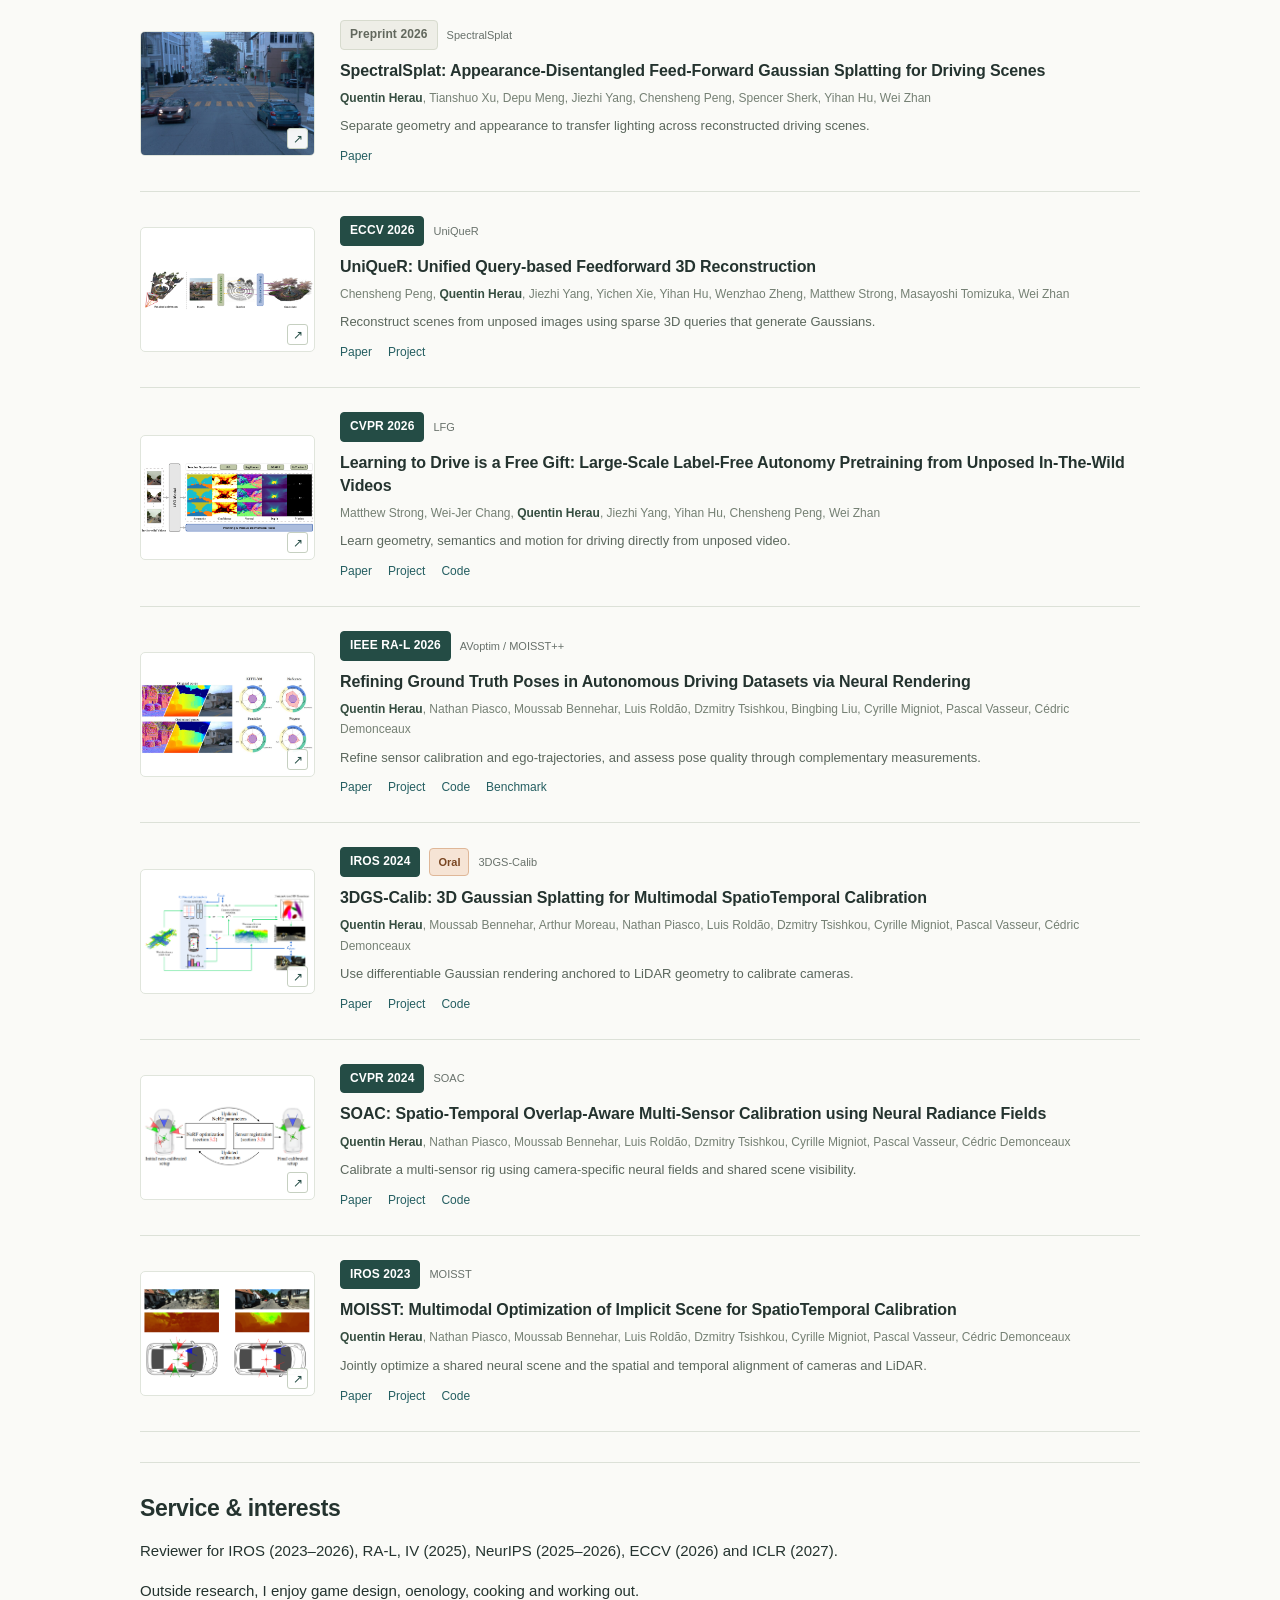
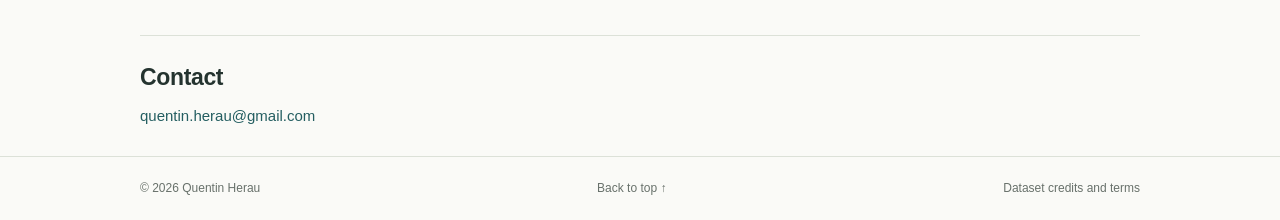
==== commit 8cbe794c: "Simplify project navigation and remove footer project links" ====
--- a/index.html
+++ b/index.html
@@ -4,7 +4,7 @@
 <meta name="theme-color" content="#fafaf7"><meta property="og:title" content="Quentin Herau — Research"><meta property="og:description" content="3D reconstruction, neural rendering, world models and multi-sensor calibration."><meta property="og:type" content="website"><link rel="canonical" href="https://qherau.github.io/"><meta property="og:url" content="https://qherau.github.io/"><meta property="og:image" content="https://qherau.github.io/assets/quentin-herau-cvpr.jpg">
 <link rel="icon" href="data:,"><link rel="stylesheet" href="assets/personal.css?v=878e41f2a589"><script src="assets/personal.js?v=13d320687bf7" defer></script></head>
 <body><a class="skip-link" href="#main">Skip to content</a>
-<header class="site-header"><nav class="wrap nav" aria-label="Main navigation"><div class="nav-start"><a class="brand" href="#top">Quentin Herau</a><details class="site-switcher" data-site-switcher><summary>Research websites</summary><nav class="site-options" aria-label="Research websites"><a href="https://qherau.github.io/" data-preview-path="../Personal/" aria-current="page">Personal page</a><a href="https://qherau.github.io/MOISST/" data-preview-path="../MOISST/">MOISST</a><a href="https://qherau.github.io/SOAC/" data-preview-path="../SOAC/">SOAC</a><a href="https://qherau.github.io/3DGS-Calib/" data-preview-path="../3DGS-Calib/">3DGS-Calib</a><a href="https://qherau.github.io/AVoptim/" data-preview-path="../AVoptim/">AVoptim</a></nav></details></div><button class="menu-button" type="button" data-menu aria-controls="nav-links" aria-expanded="false">Menu</button><div class="nav-links" id="nav-links"><a href="#top">About</a><a href="#publications">Publications</a><a href="#background">Service</a><a href="mailto:quentin.herau@gmail.com">Contact</a></div></nav></header>
+<header class="site-header"><nav class="wrap nav" aria-label="Main navigation"><div class="nav-start"><a class="brand" href="#top">Quentin Herau</a><details class="site-switcher" data-site-switcher><summary>Projects</summary><nav class="site-options" aria-label="Projects"><a href="https://qherau.github.io/" data-preview-path="../Personal/" aria-current="page">Personal page</a><a href="https://qherau.github.io/MOISST/" data-preview-path="../MOISST/">MOISST</a><a href="https://qherau.github.io/SOAC/" data-preview-path="../SOAC/">SOAC</a><a href="https://qherau.github.io/3DGS-Calib/" data-preview-path="../3DGS-Calib/">3DGS-Calib</a><a href="https://qherau.github.io/AVoptim/" data-preview-path="../AVoptim/">AVoptim</a></nav></details></div><button class="menu-button" type="button" data-menu aria-controls="nav-links" aria-expanded="false">Menu</button><div class="nav-links" id="nav-links"><a href="#top">About</a><a href="#publications">Publications</a><a href="#background">Service</a><a href="mailto:quentin.herau@gmail.com">Contact</a></div></nav></header>
 <main id="main"><section class="intro wrap" id="top" aria-labelledby="name"><div class="intro-copy">
 <h1 id="name">Quentin Herau</h1>
 <p>I’m a Research Engineer at <a href="https://www.appliedintuition.com/">Applied Intuition</a> in Sunnyvale, California, developing neural simulation for autonomous driving and robotics. My research spans <strong>3D reconstruction, neural rendering and world models</strong>, including appearance transfer and scene modeling across repeated traversals.</p>
